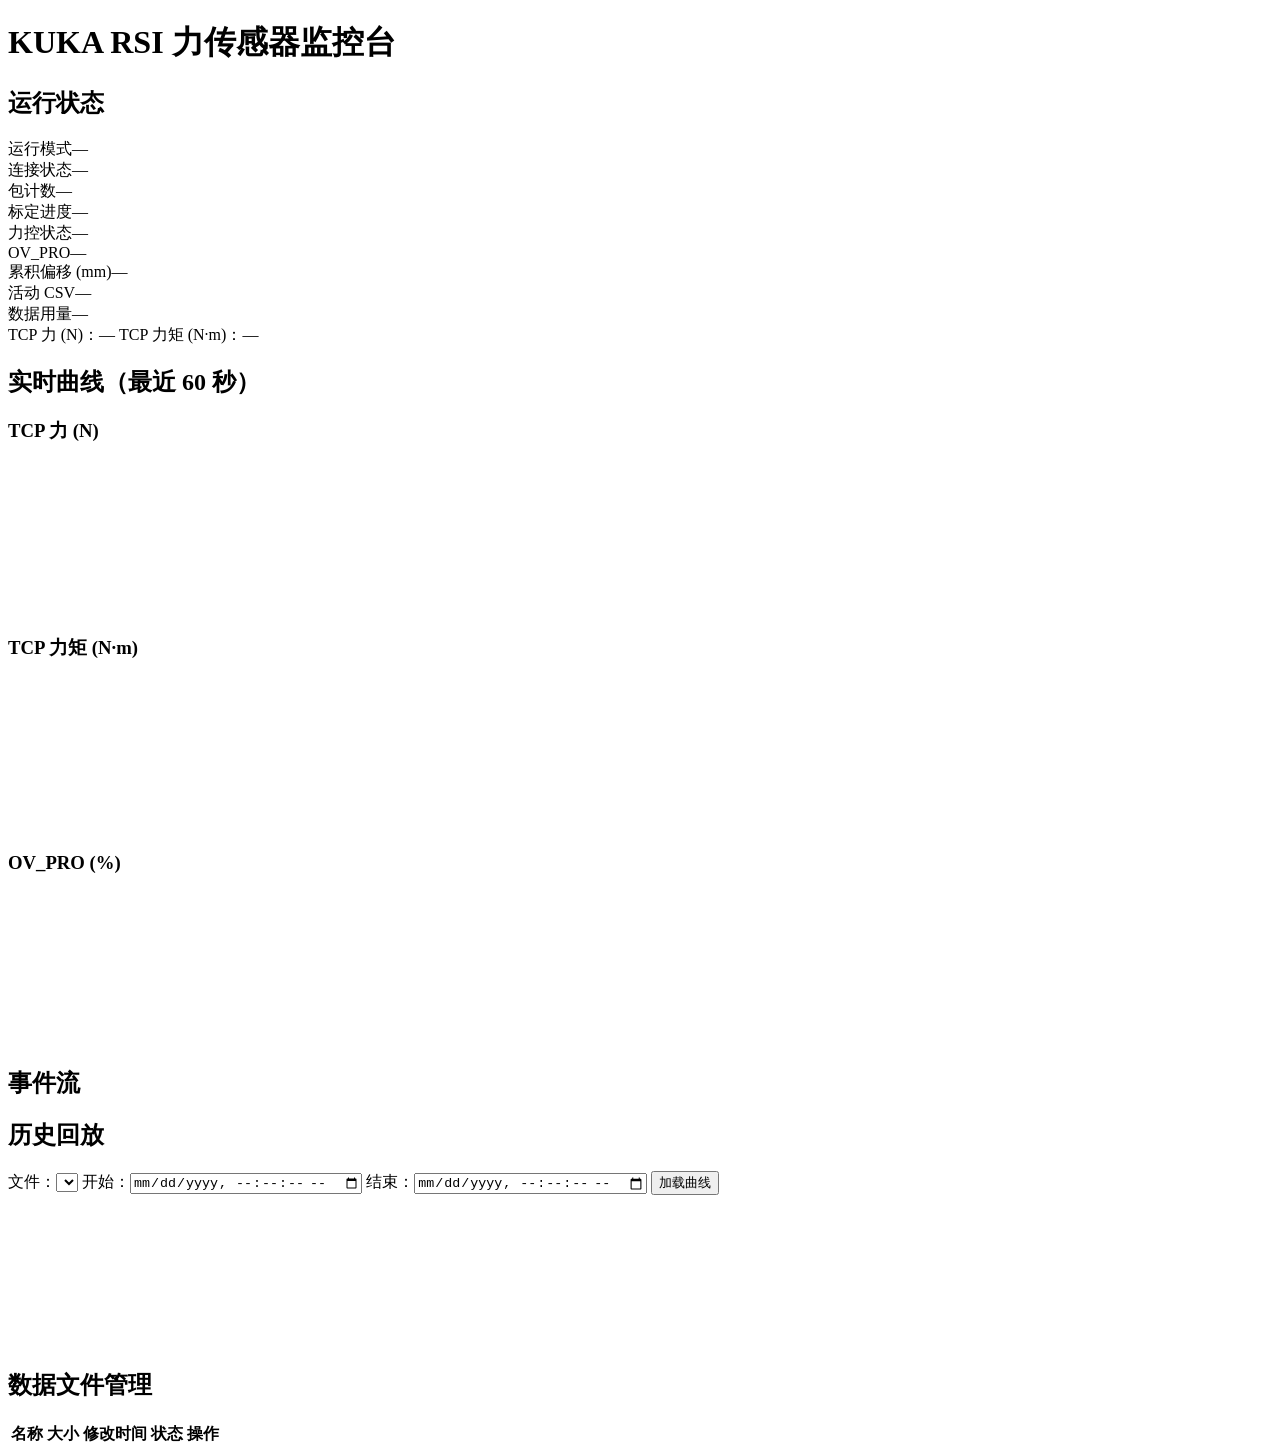
==== web_static/index.html @ 1ba01953 "Add production deployment: web monitoring, data management, auto recalibration - Web monitor (stdlib" ====
<!DOCTYPE html>
<html lang="zh-CN">
<head>
  <meta charset="UTF-8">
  <meta name="viewport" content="width=device-width, initial-scale=1.0">
  <title>KUKA RSI 力传感器监控台</title>
  <link rel="stylesheet" href="/static/style.css">
</head>
<body>
  <header>
    <h1>KUKA RSI 力传感器监控台</h1>
  </header>

  <!-- 告警横幅：断线或超力锁存时显示 -->
  <div id="alert-banner" class="alert-banner hidden"></div>

  <!-- 状态栏 -->
  <section class="panel" id="status-panel">
    <h2>运行状态</h2>
    <div class="status-grid">
      <div class="status-item"><span class="label">运行模式</span><span id="st-mode">—</span></div>
      <div class="status-item"><span class="label">连接状态</span><span id="st-conn">—</span></div>
      <div class="status-item"><span class="label">包计数</span><span id="st-packets">—</span></div>
      <div class="status-item"><span class="label">标定进度</span><span id="st-calib">—</span></div>
      <div class="status-item"><span class="label">力控状态</span><span id="st-force">—</span></div>
      <div class="status-item"><span class="label">OV_PRO</span><span id="st-ovpro">—</span></div>
      <div class="status-item"><span class="label">累积偏移 (mm)</span><span id="st-corr">—</span></div>
      <div class="status-item"><span class="label">活动 CSV</span><span id="st-csv">—</span></div>
      <div class="status-item"><span class="label">数据用量</span><span id="st-usage">—</span></div>
    </div>
    <div class="wrench-row">
      <span class="label">TCP 力 (N)：</span><span id="st-tcp-f">—</span>
      <span class="label">TCP 力矩 (N·m)：</span><span id="st-tcp-m">—</span>
    </div>
  </section>

  <!-- 实时曲线（SSE 驱动，60s 滑动窗口） -->
  <section class="panel">
    <h2>实时曲线（最近 60 秒）</h2>
    <div class="charts-row">
      <div class="chart-box"><h3>TCP 力 (N)</h3><canvas id="chart-force"></canvas></div>
      <div class="chart-box"><h3>TCP 力矩 (N·m)</h3><canvas id="chart-torque"></canvas></div>
      <div class="chart-box"><h3>OV_PRO (%)</h3><canvas id="chart-ovpro"></canvas></div>
    </div>
  </section>

  <!-- 事件流 -->
  <section class="panel">
    <h2>事件流</h2>
    <ul id="event-list" class="event-list"></ul>
  </section>

  <!-- 历史回放 -->
  <section class="panel">
    <h2>历史回放</h2>
    <div class="history-controls">
      <label>文件：<select id="history-file"></select></label>
      <label>开始：<input type="datetime-local" id="history-start" step="1"></label>
      <label>结束：<input type="datetime-local" id="history-end" step="1"></label>
      <button id="history-load">加载曲线</button>
      <span id="history-info"></span>
    </div>
    <div class="chart-box chart-wide"><canvas id="chart-history"></canvas></div>
  </section>

  <!-- 文件管理 -->
  <section class="panel">
    <h2>数据文件管理</h2>
    <table class="file-table" id="file-table">
      <thead>
        <tr><th>名称</th><th>大小</th><th>修改时间</th><th>状态</th><th>操作</th></tr>
      </thead>
      <tbody id="file-tbody"></tbody>
    </table>
  </section>

  <script src="/static/vendor/chart.umd.min.js"></script>
  <script src="/static/app.js"></script>
</body>
</html>
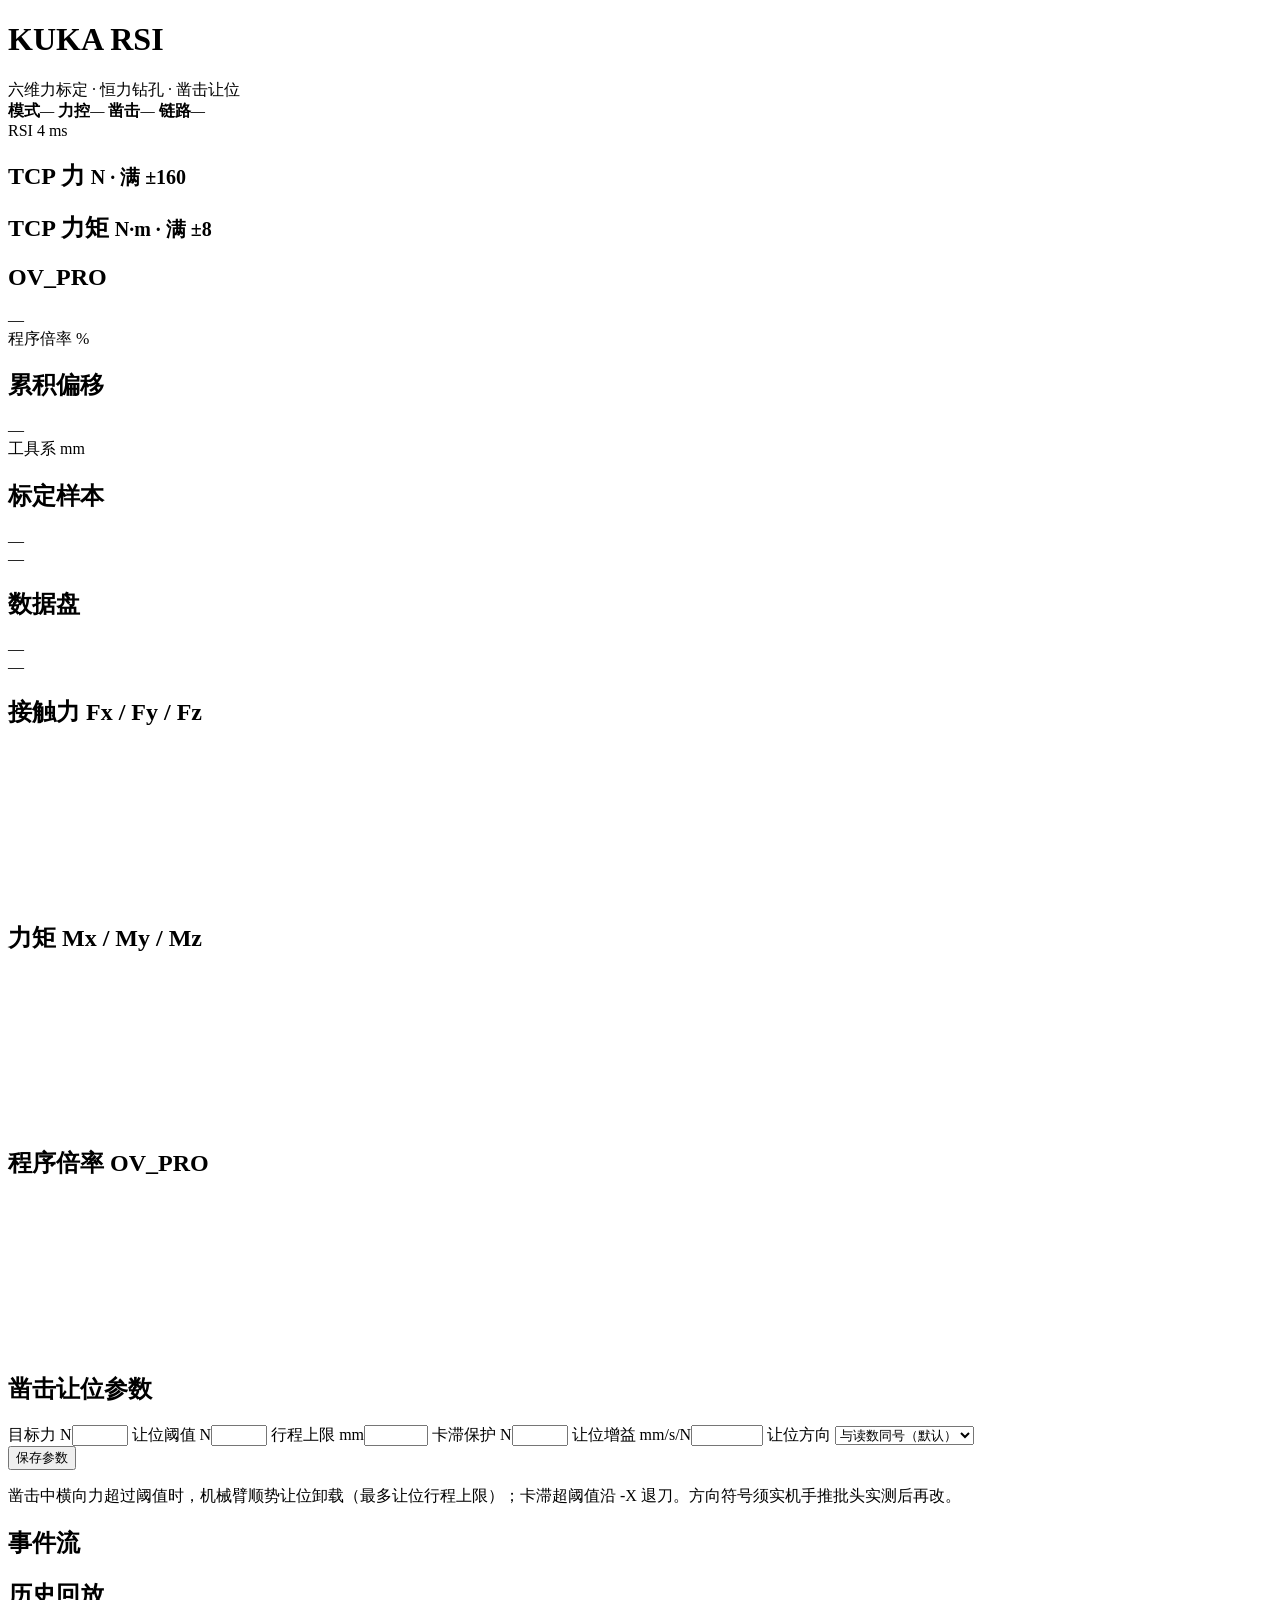
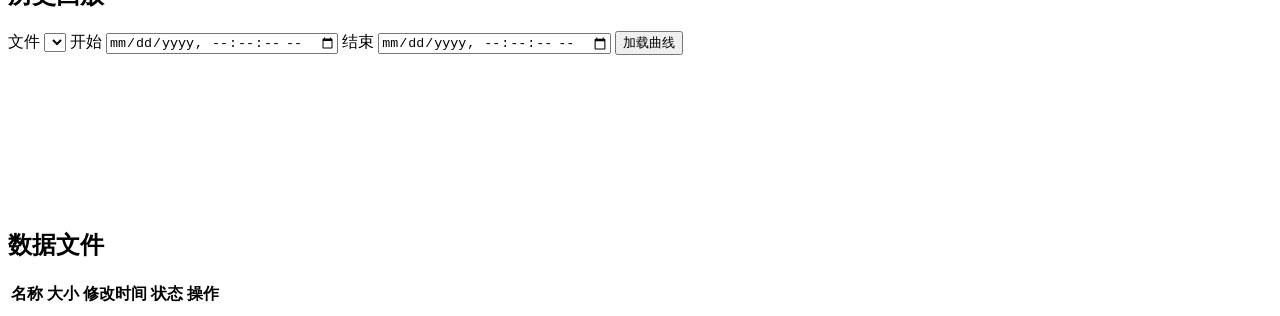
==== commit 54f3bb16: "Redesign web console as instrument bench: signed axis gauges, machine status lamps, scope channel pa" ====
--- a/web_static/index.html
+++ b/web_static/index.html
@@ -3,76 +3,139 @@
 <head>
   <meta charset="UTF-8">
   <meta name="viewport" content="width=device-width, initial-scale=1.0">
-  <title>KUKA RSI 力传感器监控台</title>
+  <title>KUKA RSI 力控监控台</title>
   <link rel="stylesheet" href="/static/style.css">
 </head>
 <body>
-  <header>
-    <h1>KUKA RSI 力传感器监控台</h1>
+
+  <!-- 机床报警条：仅断线 / 超力锁存时出现 -->
+  <div id="alert-banner" class="alarm-strip hidden" role="alert"></div>
+
+  <header class="machine-bar">
+    <div class="brand">
+      <span class="brand-plate" aria-hidden="true"></span>
+      <div class="brand-text">
+        <h1>KUKA RSI</h1>
+        <span>六维力标定 · 恒力钻孔 · 凿击让位</span>
+      </div>
+    </div>
+    <div class="lamps">
+      <span class="lamp" id="lamp-mode"><i></i><b>模式</b><em>—</em></span>
+      <span class="lamp" id="lamp-force"><i></i><b>力控</b><em>—</em></span>
+      <span class="lamp" id="lamp-chisel"><i></i><b>凿击</b><em>—</em></span>
+      <span class="lamp" id="lamp-link"><i></i><b>链路</b><em>—</em></span>
+    </div>
+    <div class="cycle" title="收到 RSI 帧时点亮">
+      <span class="cycle-dot" id="cycle-dot"></span>
+      <span class="cycle-text">RSI 4 ms</span>
+    </div>
   </header>
 
-  <!-- 告警横幅：断线或超力锁存时显示 -->
-  <div id="alert-banner" class="alert-banner hidden"></div>
+  <main class="bench">
 
-  <!-- 状态栏 -->
-  <section class="panel" id="status-panel">
-    <h2>运行状态</h2>
-    <div class="status-grid">
-      <div class="status-item"><span class="label">运行模式</span><span id="st-mode">—</span></div>
-      <div class="status-item"><span class="label">连接状态</span><span id="st-conn">—</span></div>
-      <div class="status-item"><span class="label">包计数</span><span id="st-packets">—</span></div>
-      <div class="status-item"><span class="label">标定进度</span><span id="st-calib">—</span></div>
-      <div class="status-item"><span class="label">力控状态</span><span id="st-force">—</span></div>
-      <div class="status-item"><span class="label">OV_PRO</span><span id="st-ovpro">—</span></div>
-      <div class="status-item"><span class="label">累积偏移 (mm)</span><span id="st-corr">—</span></div>
-      <div class="status-item"><span class="label">活动 CSV</span><span id="st-csv">—</span></div>
-      <div class="status-item"><span class="label">数据用量</span><span id="st-usage">—</span></div>
+    <!-- 仪表组：六轴力/力矩（带符号微条规）+ 倍率 + 偏移 + 标定/数据 -->
+    <section class="cluster" aria-label="实时六轴力仪表">
+      <div class="gauge">
+        <h2>TCP 力 <small>N · 满 ±160</small></h2>
+        <div class="axis-list" id="gauge-force"></div>
+      </div>
+      <div class="gauge">
+        <h2>TCP 力矩 <small>N·m · 满 ±8</small></h2>
+        <div class="axis-list" id="gauge-torque"></div>
+      </div>
+      <div class="dials">
+        <div class="dial">
+          <h2>OV_PRO</h2>
+          <div class="dial-value" id="dial-ov">—</div>
+          <div class="dial-sub">程序倍率 %</div>
+        </div>
+        <div class="dial">
+          <h2>累积偏移</h2>
+          <div class="dial-value compact" id="dial-corr">—</div>
+          <div class="dial-sub">工具系 mm</div>
+        </div>
+        <div class="dial">
+          <h2>标定样本</h2>
+          <div class="dial-value compact" id="dial-calib">—</div>
+          <div class="dial-sub" id="dial-calib-sub">—</div>
+        </div>
+        <div class="dial">
+          <h2>数据盘</h2>
+          <div class="dial-value compact" id="dial-disk">—</div>
+          <div class="dial-sub ellip" id="dial-csv">—</div>
+        </div>
+      </div>
+    </section>
+
+    <div class="bench-grid">
+      <div class="scope-col">
+        <section class="panel">
+          <h2>接触力 Fx / Fy / Fz</h2>
+          <div class="chart-box tall"><canvas id="chart-force"></canvas></div>
+        </section>
+        <section class="panel">
+          <h2>力矩 Mx / My / Mz</h2>
+          <div class="chart-box mid"><canvas id="chart-torque"></canvas></div>
+        </section>
+        <section class="panel">
+          <h2>程序倍率 OV_PRO</h2>
+          <div class="chart-box low"><canvas id="chart-ovpro"></canvas></div>
+        </section>
+      </div>
+
+      <aside class="rail">
+        <section class="panel">
+          <h2>凿击让位参数</h2>
+          <form class="param-form" id="force-config-form" autocomplete="off">
+            <label>目标力 N<input type="number" id="fc-default_target_force_n" step="1" min="0" max="150"></label>
+            <label>让位阈值 N<input type="number" id="fc-chisel_lateral_deadband_n" step="1" min="0" max="100"></label>
+            <label>行程上限 mm<input type="number" id="fc-chisel_lateral_max_mm" step="0.5" min="0.5" max="20"></label>
+            <label>卡滞保护 N<input type="number" id="fc-chisel_lateral_trip_n" step="5" min="20" max="200"></label>
+            <label>让位增益 mm/s/N<input type="number" id="fc-chisel_lateral_gain_mm_per_s_per_n" step="0.01" min="0.001" max="1"></label>
+            <label>让位方向
+              <select id="fc-chisel_lateral_sign">
+                <option value="1">与读数同号（默认）</option>
+                <option value="-1">与读数反号</option>
+              </select>
+            </label>
+            <div class="param-actions">
+              <button type="button" class="btn primary" id="force-config-save">保存参数</button>
+              <span class="param-info" id="force-config-info"></span>
+            </div>
+          </form>
+          <p class="footnote">凿击中横向力超过阈值时，机械臂顺势让位卸载（最多让位行程上限）；卡滞超阈值沿 -X 退刀。方向符号须实机手推批头实测后再改。</p>
+        </section>
+
+        <section class="panel">
+          <h2>事件流</h2>
+          <ul id="event-list" class="event-log" aria-live="polite"></ul>
+        </section>
+      </aside>
     </div>
-    <div class="wrench-row">
-      <span class="label">TCP 力 (N)：</span><span id="st-tcp-f">—</span>
-      <span class="label">TCP 力矩 (N·m)：</span><span id="st-tcp-m">—</span>
-    </div>
-  </section>
 
-  <!-- 实时曲线（SSE 驱动，60s 滑动窗口） -->
-  <section class="panel">
-    <h2>实时曲线（最近 60 秒）</h2>
-    <div class="charts-row">
-      <div class="chart-box"><h3>TCP 力 (N)</h3><canvas id="chart-force"></canvas></div>
-      <div class="chart-box"><h3>TCP 力矩 (N·m)</h3><canvas id="chart-torque"></canvas></div>
-      <div class="chart-box"><h3>OV_PRO (%)</h3><canvas id="chart-ovpro"></canvas></div>
-    </div>
-  </section>
+    <section class="panel">
+      <h2>历史回放</h2>
+      <div class="history-controls">
+        <label>文件 <select id="history-file"></select></label>
+        <label>开始 <input type="datetime-local" id="history-start" step="1"></label>
+        <label>结束 <input type="datetime-local" id="history-end" step="1"></label>
+        <button type="button" class="btn" id="history-load">加载曲线</button>
+        <span class="history-info" id="history-info"></span>
+      </div>
+      <div class="chart-box replay"><canvas id="chart-history"></canvas></div>
+    </section>
 
-  <!-- 事件流 -->
-  <section class="panel">
-    <h2>事件流</h2>
-    <ul id="event-list" class="event-list"></ul>
-  </section>
+    <section class="panel">
+      <h2>数据文件</h2>
+      <table class="file-table" id="file-table">
+        <thead>
+          <tr><th>名称</th><th>大小</th><th>修改时间</th><th>状态</th><th>操作</th></tr>
+        </thead>
+        <tbody id="file-tbody"></tbody>
+      </table>
+    </section>
 
-  <!-- 历史回放 -->
-  <section class="panel">
-    <h2>历史回放</h2>
-    <div class="history-controls">
-      <label>文件：<select id="history-file"></select></label>
-      <label>开始：<input type="datetime-local" id="history-start" step="1"></label>
-      <label>结束：<input type="datetime-local" id="history-end" step="1"></label>
-      <button id="history-load">加载曲线</button>
-      <span id="history-info"></span>
-    </div>
-    <div class="chart-box chart-wide"><canvas id="chart-history"></canvas></div>
-  </section>
-
-  <!-- 文件管理 -->
-  <section class="panel">
-    <h2>数据文件管理</h2>
-    <table class="file-table" id="file-table">
-      <thead>
-        <tr><th>名称</th><th>大小</th><th>修改时间</th><th>状态</th><th>操作</th></tr>
-      </thead>
-      <tbody id="file-tbody"></tbody>
-    </table>
-  </section>
+  </main>
 
   <script src="/static/vendor/chart.umd.min.js"></script>
   <script src="/static/app.js"></script>
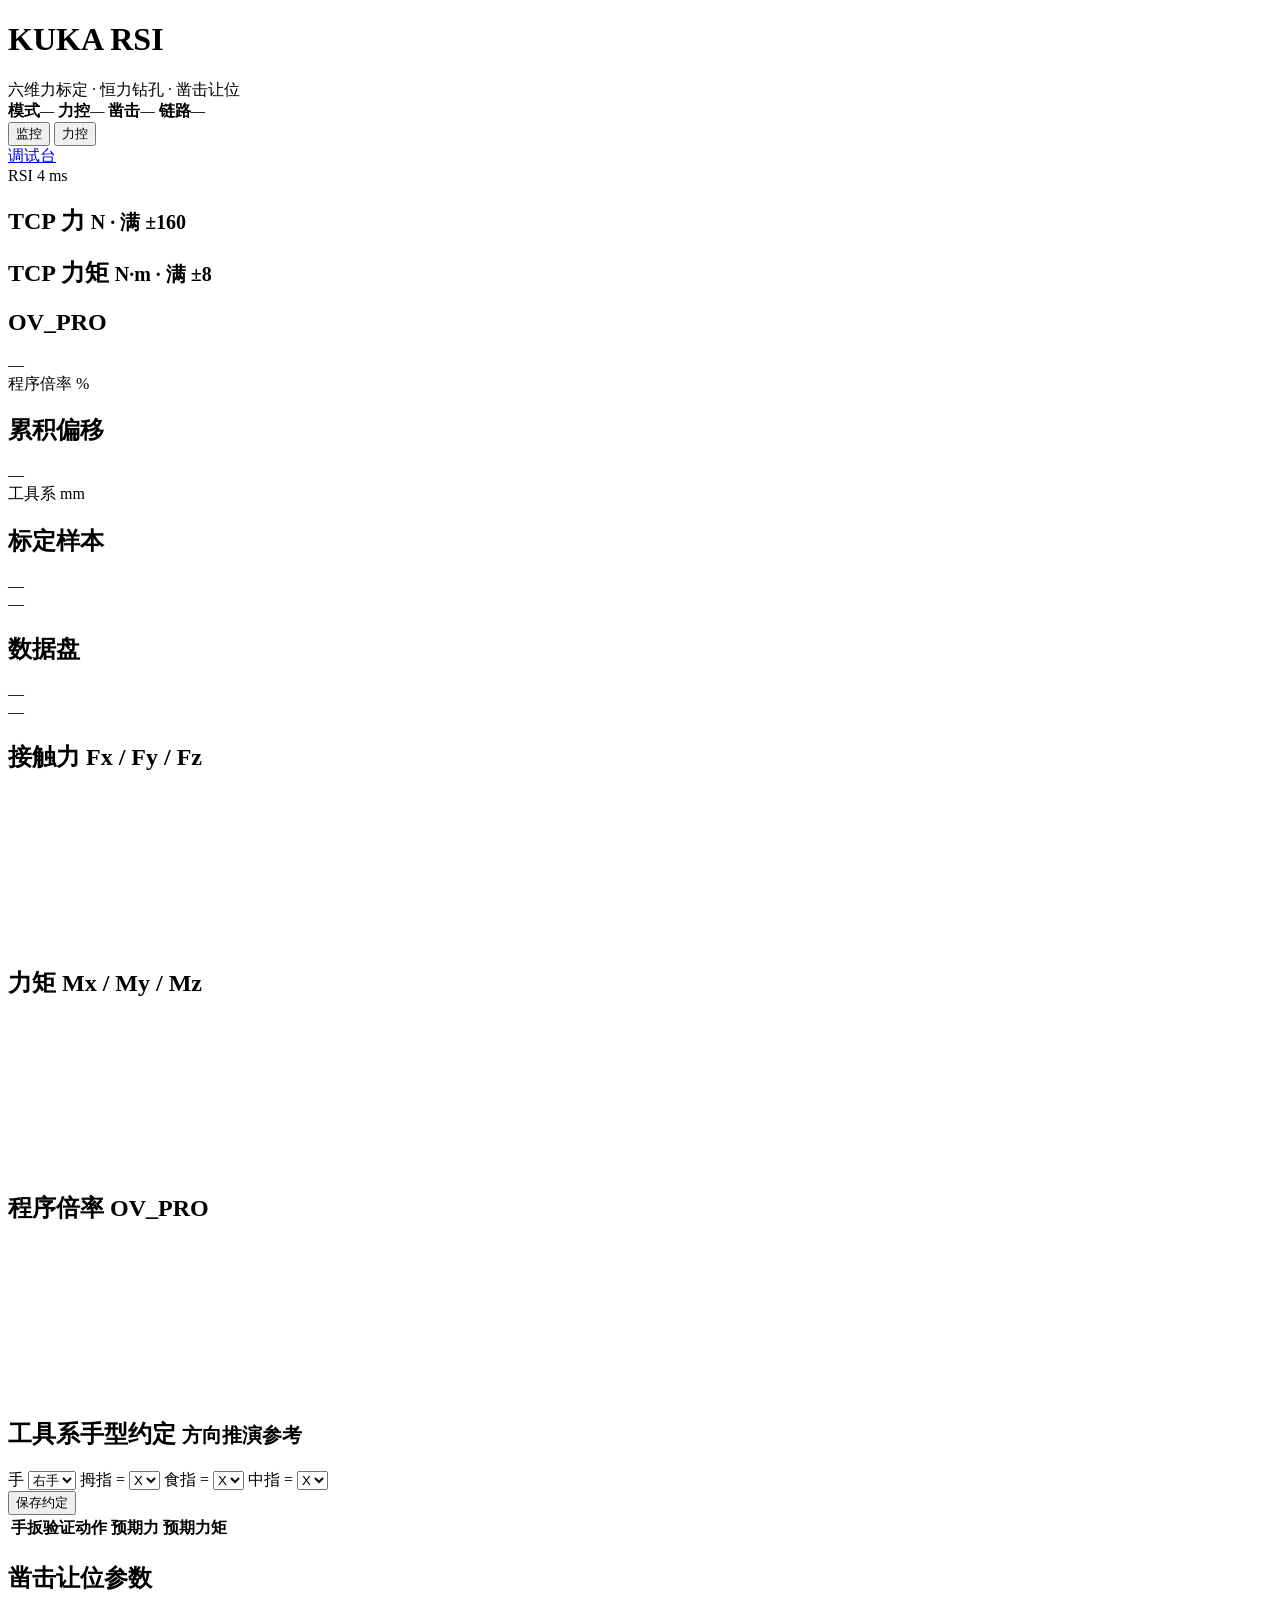
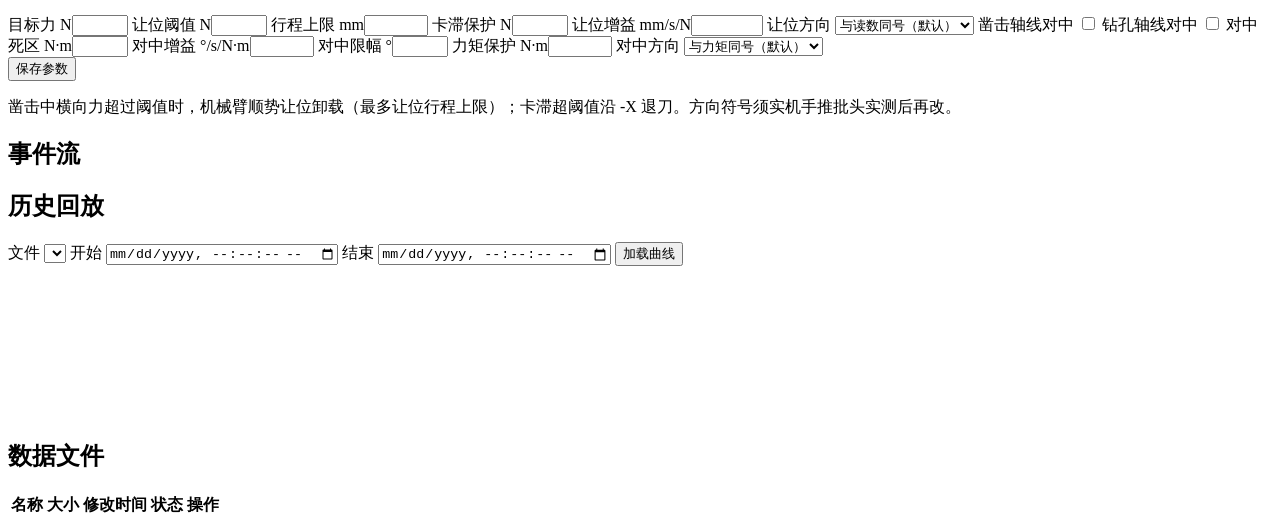
==== commit dd3c3362: "Field-hardened control: TCP recalibration (drill=Z), fix wrench transform, torque gravity matrix, en" ====
--- a/web_static/index.html
+++ b/web_static/index.html
@@ -25,9 +25,16 @@
       <span class="lamp" id="lamp-chisel"><i></i><b>凿击</b><em>—</em></span>
       <span class="lamp" id="lamp-link"><i></i><b>链路</b><em>—</em></span>
     </div>
-    <div class="cycle" title="收到 RSI 帧时点亮">
-      <span class="cycle-dot" id="cycle-dot"></span>
-      <span class="cycle-text">RSI 4 ms</span>
+    <div class="bar-tail">
+      <div class="mode-switch" role="group" aria-label="服务模式">
+        <button type="button" data-service-mode="monitor">监控</button>
+        <button type="button" data-service-mode="force">力控</button>
+      </div>
+      <a class="nav-link" href="/debug.html">调试台</a>
+      <div class="cycle" title="收到 RSI 帧时点亮">
+        <span class="cycle-dot" id="cycle-dot"></span>
+        <span class="cycle-text">RSI 4 ms</span>
+      </div>
     </div>
   </header>
 
@@ -85,6 +92,37 @@
 
       <aside class="rail">
         <section class="panel">
+          <h2>工具系手型约定 <small>方向推演参考</small></h2>
+          <div class="param-form frame-form">
+            <label>手
+              <select id="fc-hand">
+                <option value="right">右手</option>
+                <option value="left">左手</option>
+              </select>
+            </label>
+            <label>拇指 =
+              <select id="fc-thumb"><option>X</option><option>Y</option><option>Z</option></select>
+            </label>
+            <label>食指 =
+              <select id="fc-index"><option>X</option><option>Y</option><option>Z</option></select>
+            </label>
+            <label>中指 =
+              <select id="fc-middle"><option>X</option><option>Y</option><option>Z</option></select>
+            </label>
+            <div class="param-actions">
+              <button type="button" class="btn" id="frame-save">保存约定</button>
+              <span class="param-info" id="frame-info"></span>
+            </div>
+          </div>
+          <table class="frame-table">
+            <thead><tr><th>手扳验证动作</th><th>预期力</th><th>预期力矩</th></tr></thead>
+            <tbody id="frame-tbody"></tbody>
+          </table>
+          <p class="footnote" id="frame-rotations"></p>
+          <p class="footnote" id="frame-feed"></p>
+        </section>
+
+        <section class="panel">
           <h2>凿击让位参数</h2>
           <form class="param-form" id="force-config-form" autocomplete="off">
             <label>目标力 N<input type="number" id="fc-default_target_force_n" step="1" min="0" max="150"></label>
@@ -96,6 +134,22 @@
               <select id="fc-chisel_lateral_sign">
                 <option value="1">与读数同号（默认）</option>
                 <option value="-1">与读数反号</option>
+              </select>
+            </label>
+            <label class="check">凿击轴线对中
+              <input type="checkbox" id="fc-align_chisel_enable" title="凿击中按 My/Mz 零力矩对中（B/C 旋转，叠加在平移让位之上）">
+            </label>
+            <label class="check">钻孔轴线对中
+              <input type="checkbox" id="fc-align_drill_enable" title="钻孔中按 My/Mz 对中，治 X 轴与作业面不垂直；方向符号未经实机验证前勿开">
+            </label>
+            <label>对中死区 N·m<input type="number" id="fc-align_deadband_nm" step="0.1" min="0.1" max="5"></label>
+            <label>对中增益 °/s/N·m<input type="number" id="fc-align_gain_deg_per_s_per_nm" step="0.01" min="0.01" max="2"></label>
+            <label>对中限幅 °<input type="number" id="fc-align_max_deg" step="0.5" min="0.5" max="5"></label>
+            <label>力矩保护 N·m<input type="number" id="fc-align_trip_nm" step="0.5" min="2" max="30"></label>
+            <label>对中方向
+              <select id="fc-align_sign">
+                <option value="1">与力矩同号（默认）</option>
+                <option value="-1">与力矩反号</option>
               </select>
             </label>
             <div class="param-actions">
@@ -139,5 +193,6 @@
 
   <script src="/static/vendor/chart.umd.min.js"></script>
   <script src="/static/app.js"></script>
+  <script src="/static/mode_switch.js"></script>
 </body>
 </html>
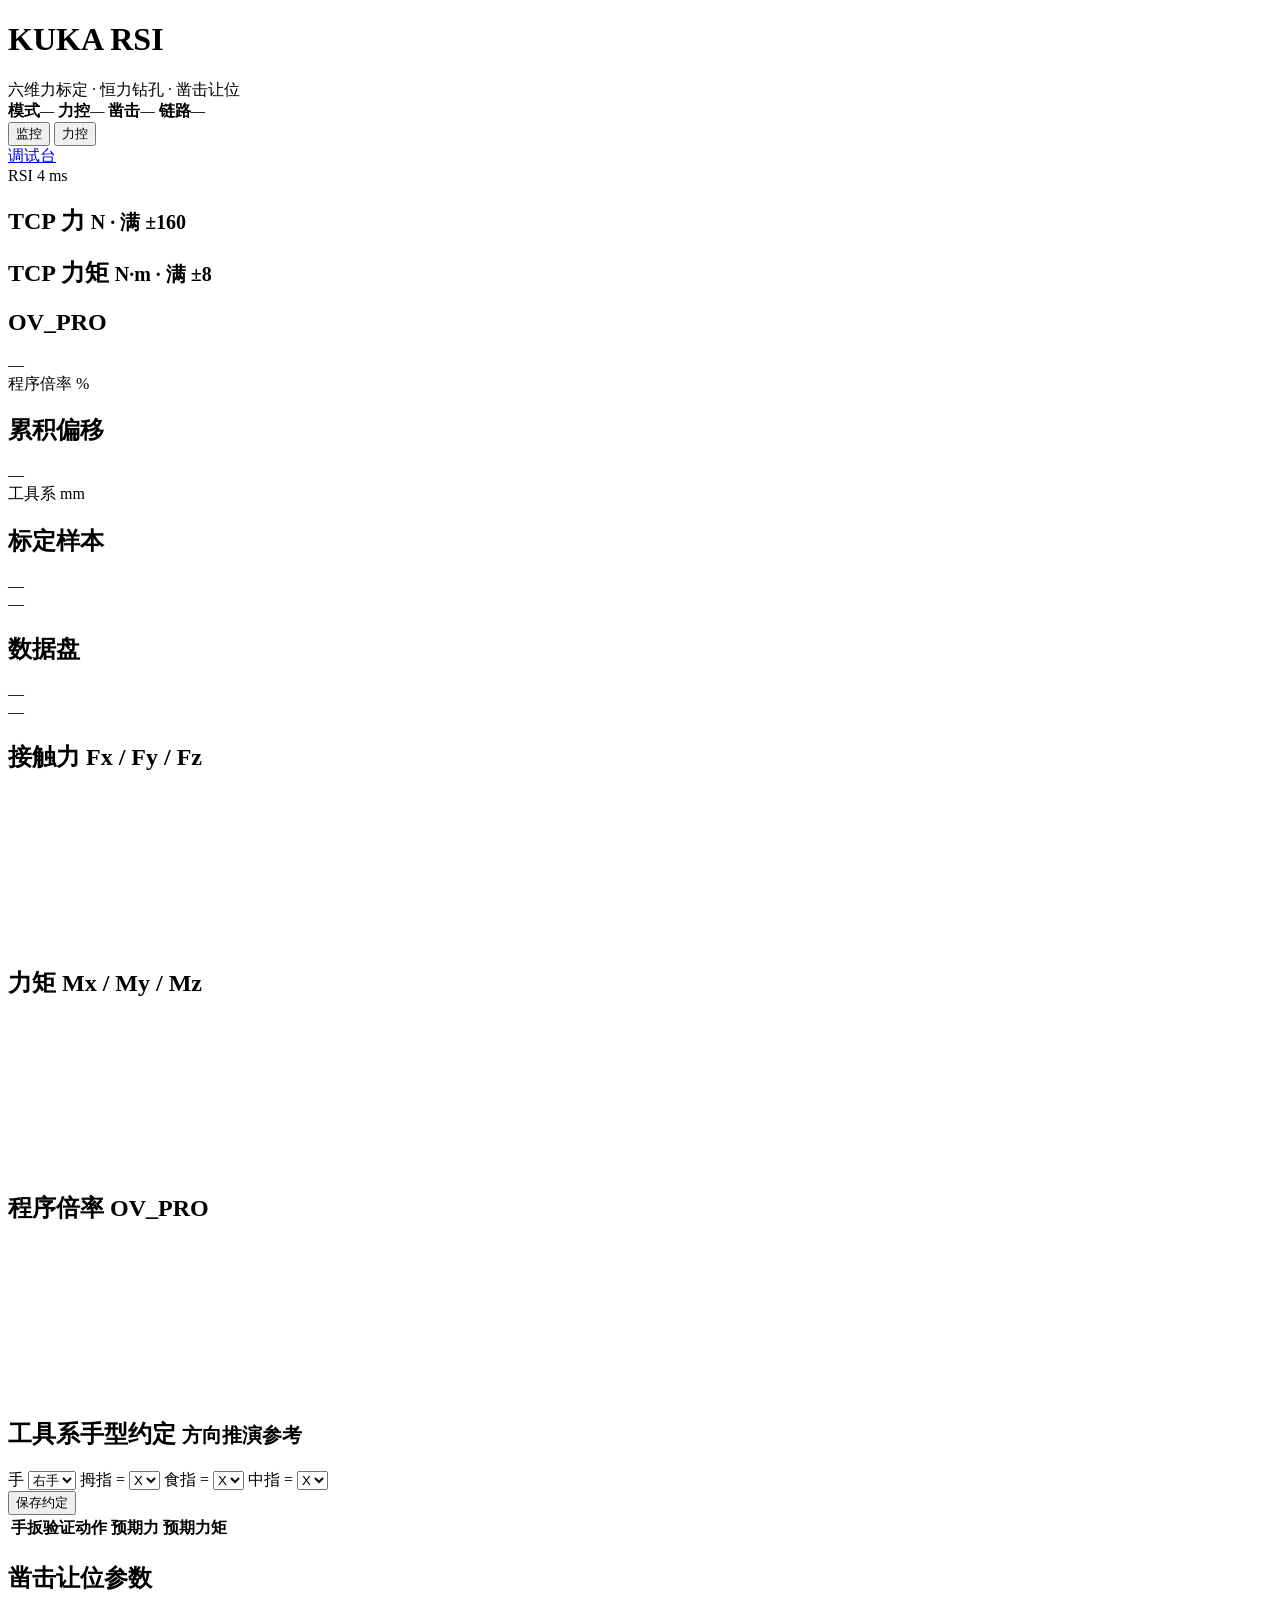
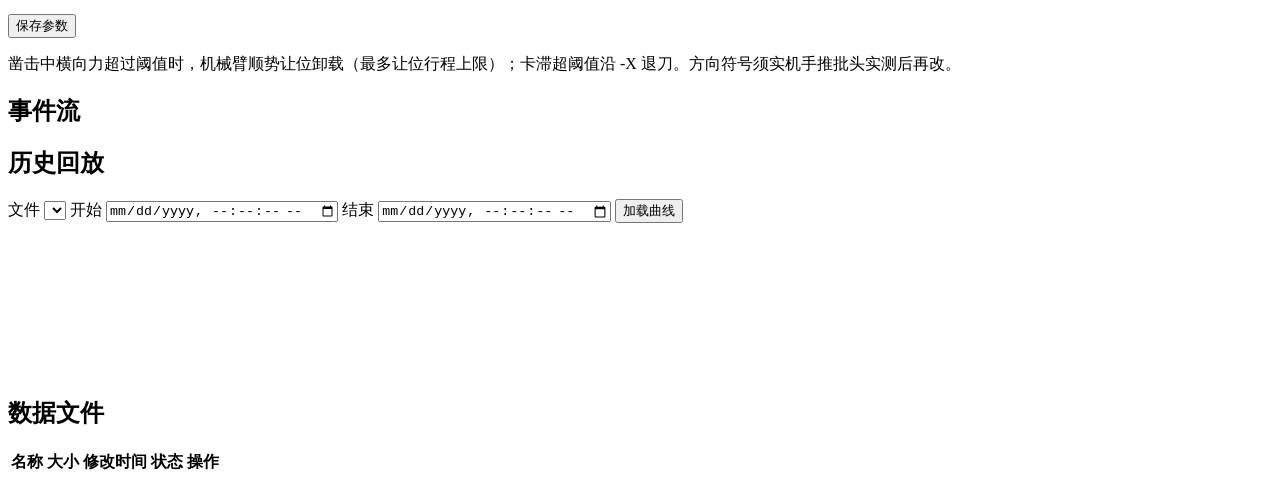
==== commit 175f9dd3: "Full web-editable force-control parameters with per-field meaning - All 44 force_control params edit" ====
--- a/web_static/index.html
+++ b/web_static/index.html
@@ -124,39 +124,11 @@
 
         <section class="panel">
           <h2>凿击让位参数</h2>
-          <form class="param-form" id="force-config-form" autocomplete="off">
-            <label>目标力 N<input type="number" id="fc-default_target_force_n" step="1" min="0" max="150"></label>
-            <label>让位阈值 N<input type="number" id="fc-chisel_lateral_deadband_n" step="1" min="0" max="100"></label>
-            <label>行程上限 mm<input type="number" id="fc-chisel_lateral_max_mm" step="0.5" min="0.5" max="20"></label>
-            <label>卡滞保护 N<input type="number" id="fc-chisel_lateral_trip_n" step="5" min="20" max="200"></label>
-            <label>让位增益 mm/s/N<input type="number" id="fc-chisel_lateral_gain_mm_per_s_per_n" step="0.01" min="0.001" max="1"></label>
-            <label>让位方向
-              <select id="fc-chisel_lateral_sign">
-                <option value="1">与读数同号（默认）</option>
-                <option value="-1">与读数反号</option>
-              </select>
-            </label>
-            <label class="check">凿击轴线对中
-              <input type="checkbox" id="fc-align_chisel_enable" title="凿击中按 My/Mz 零力矩对中（B/C 旋转，叠加在平移让位之上）">
-            </label>
-            <label class="check">钻孔轴线对中
-              <input type="checkbox" id="fc-align_drill_enable" title="钻孔中按 My/Mz 对中，治 X 轴与作业面不垂直；方向符号未经实机验证前勿开">
-            </label>
-            <label>对中死区 N·m<input type="number" id="fc-align_deadband_nm" step="0.1" min="0.1" max="5"></label>
-            <label>对中增益 °/s/N·m<input type="number" id="fc-align_gain_deg_per_s_per_nm" step="0.01" min="0.01" max="2"></label>
-            <label>对中限幅 °<input type="number" id="fc-align_max_deg" step="0.5" min="0.5" max="5"></label>
-            <label>力矩保护 N·m<input type="number" id="fc-align_trip_nm" step="0.5" min="2" max="30"></label>
-            <label>对中方向
-              <select id="fc-align_sign">
-                <option value="1">与力矩同号（默认）</option>
-                <option value="-1">与力矩反号</option>
-              </select>
-            </label>
-            <div class="param-actions">
-              <button type="button" class="btn primary" id="force-config-save">保存参数</button>
-              <span class="param-info" id="force-config-info"></span>
-            </div>
-          </form>
+          <div id="force-config-groups"><!-- app.js 按分组动态渲染（每参数带意义提示） --></div>
+          <div class="param-actions">
+            <button type="button" class="btn primary" id="force-config-save">保存参数</button>
+            <span class="param-info" id="force-config-info"></span>
+          </div>
           <p class="footnote">凿击中横向力超过阈值时，机械臂顺势让位卸载（最多让位行程上限）；卡滞超阈值沿 -X 退刀。方向符号须实机手推批头实测后再改。</p>
         </section>
 
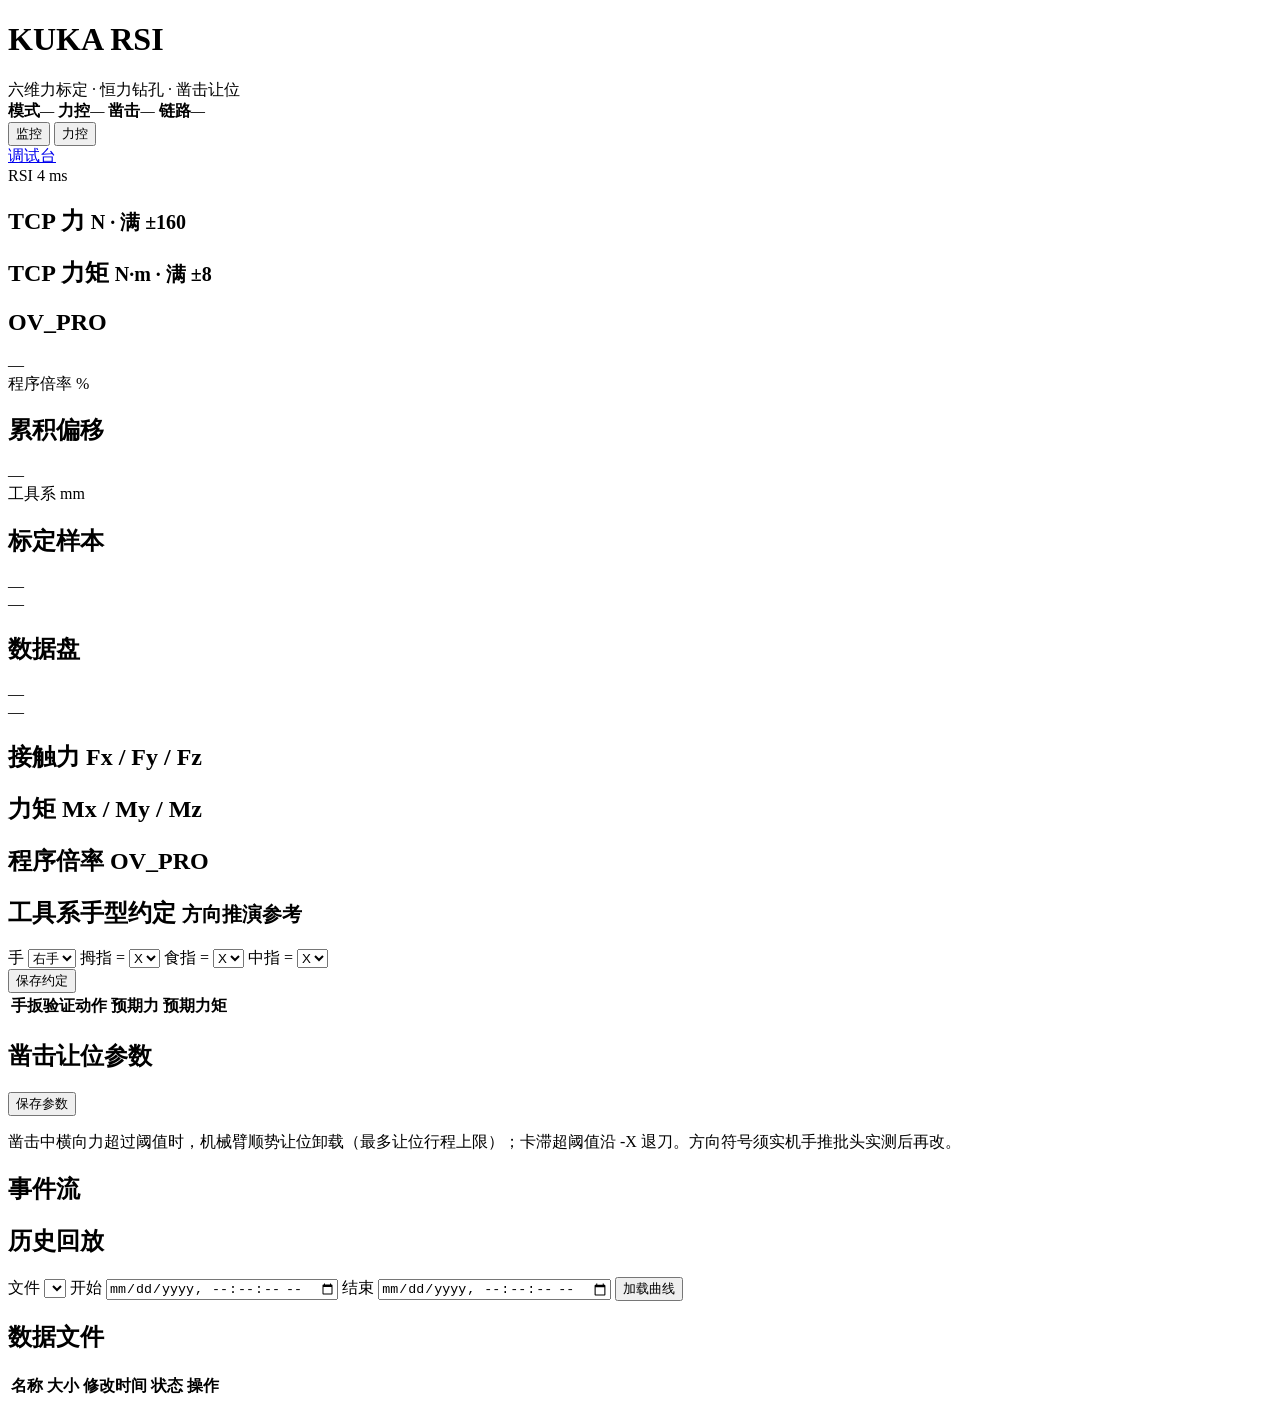
==== commit ce46add8: "Switch web charts from Chart.js to uPlot (1.6.31, vendored 50KB) - New shared uplot_charts.js: live " ====
--- a/web_static/index.html
+++ b/web_static/index.html
@@ -5,6 +5,7 @@
   <meta name="viewport" content="width=device-width, initial-scale=1.0">
   <title>KUKA RSI 力控监控台</title>
   <link rel="stylesheet" href="/static/style.css">
+  <link rel="stylesheet" href="/static/vendor/uplot.min.css">
 </head>
 <body>
 
@@ -78,15 +79,15 @@
       <div class="scope-col">
         <section class="panel">
           <h2>接触力 Fx / Fy / Fz</h2>
-          <div class="chart-box tall"><canvas id="chart-force"></canvas></div>
+          <div class="chart-box tall"><div id="chart-force" class="uplot-fill"></div></div>
         </section>
         <section class="panel">
           <h2>力矩 Mx / My / Mz</h2>
-          <div class="chart-box mid"><canvas id="chart-torque"></canvas></div>
+          <div class="chart-box mid"><div id="chart-torque" class="uplot-fill"></div></div>
         </section>
         <section class="panel">
           <h2>程序倍率 OV_PRO</h2>
-          <div class="chart-box low"><canvas id="chart-ovpro"></canvas></div>
+          <div class="chart-box low"><div id="chart-ovpro" class="uplot-fill"></div></div>
         </section>
       </div>
 
@@ -148,7 +149,7 @@
         <button type="button" class="btn" id="history-load">加载曲线</button>
         <span class="history-info" id="history-info"></span>
       </div>
-      <div class="chart-box replay"><canvas id="chart-history"></canvas></div>
+      <div class="chart-box replay"><div id="chart-history" class="uplot-fill"></div></div>
     </section>
 
     <section class="panel">
@@ -163,7 +164,8 @@
 
   </main>
 
-  <script src="/static/vendor/chart.umd.min.js"></script>
+  <script src="/static/vendor/uplot.iife.min.js"></script>
+  <script src="/static/uplot_charts.js"></script>
   <script src="/static/app.js"></script>
   <script src="/static/mode_switch.js"></script>
 </body>
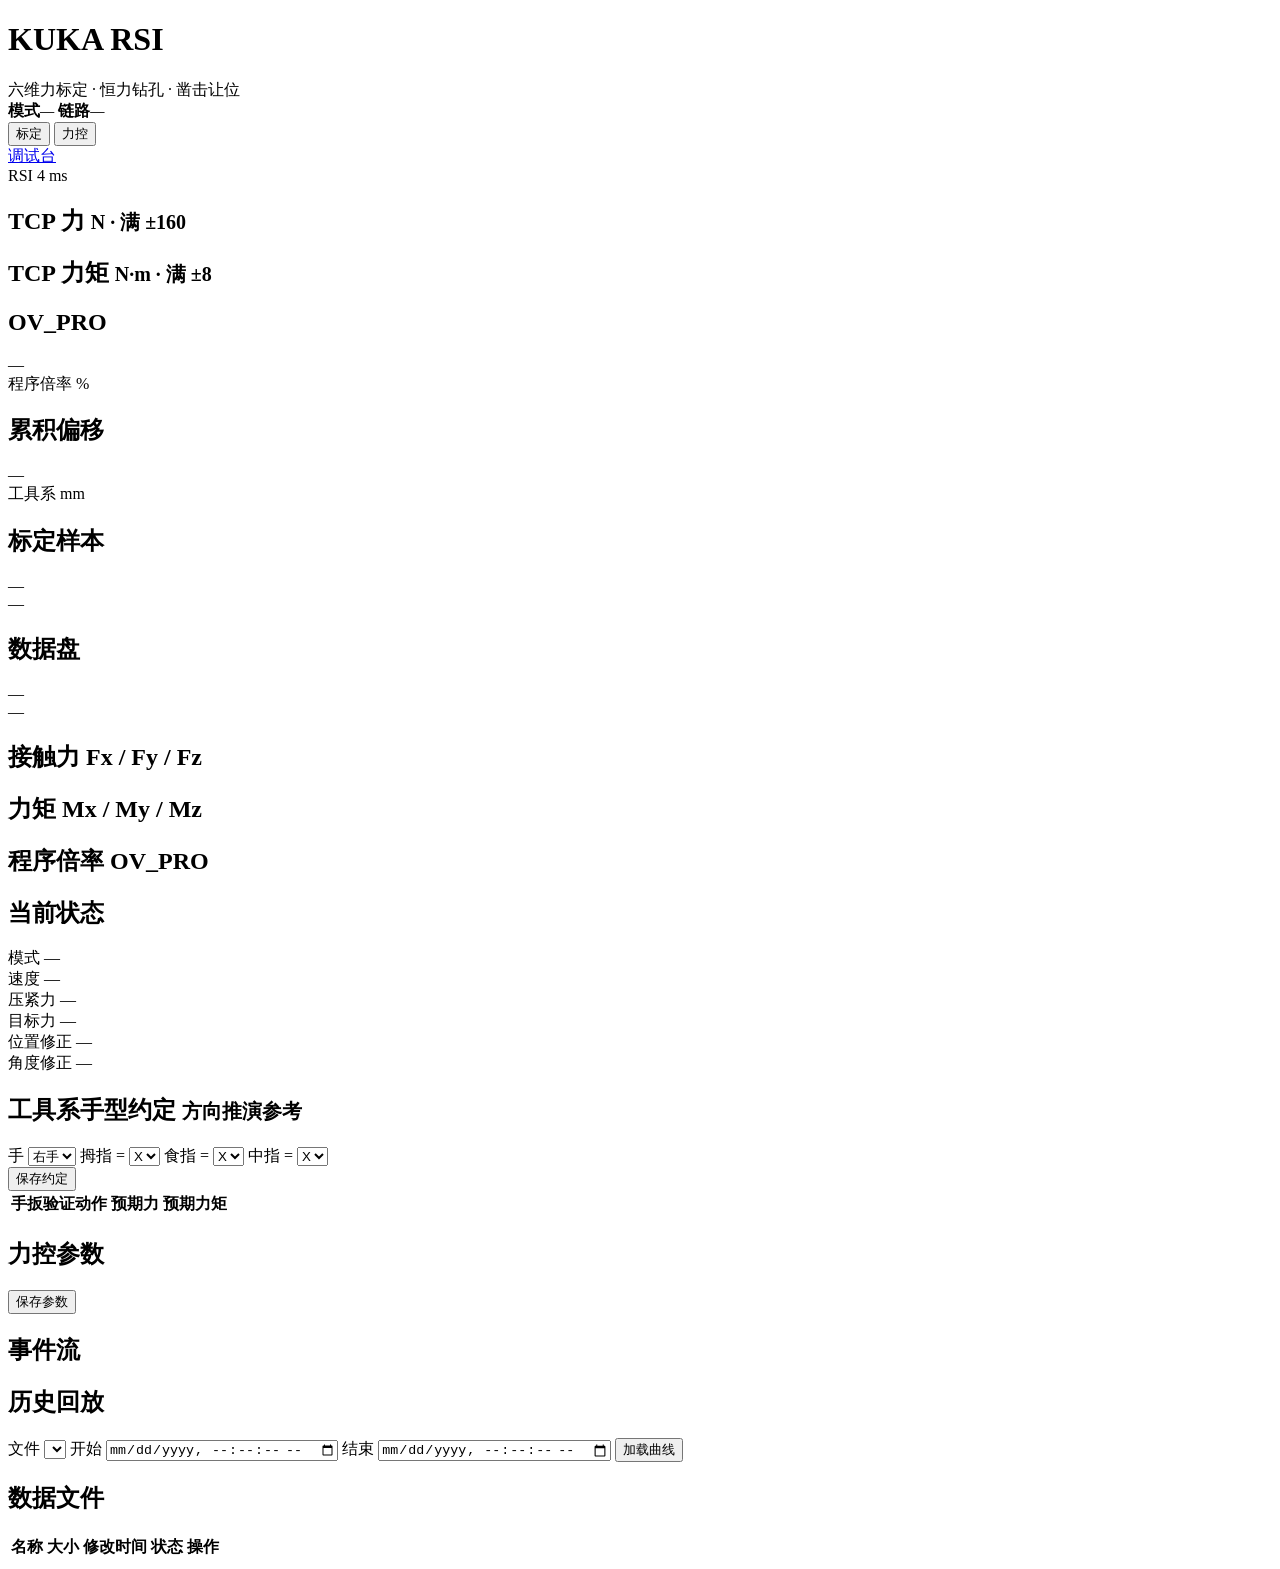
==== commit bd81dfb1: "UI overhaul: [标定|力控] switch replaces [监控|力控], status panel with mode/speed/position/force - Mode swi" ====
--- a/web_static/index.html
+++ b/web_static/index.html
@@ -22,13 +22,11 @@
     </div>
     <div class="lamps">
       <span class="lamp" id="lamp-mode"><i></i><b>模式</b><em>—</em></span>
-      <span class="lamp" id="lamp-force"><i></i><b>力控</b><em>—</em></span>
-      <span class="lamp" id="lamp-chisel"><i></i><b>凿击</b><em>—</em></span>
       <span class="lamp" id="lamp-link"><i></i><b>链路</b><em>—</em></span>
     </div>
     <div class="bar-tail">
       <div class="mode-switch" role="group" aria-label="服务模式">
-        <button type="button" data-service-mode="monitor">监控</button>
+        <button type="button" data-service-mode="calibrate">标定</button>
         <button type="button" data-service-mode="force">力控</button>
       </div>
       <a class="nav-link" href="/debug.html">调试台</a>
@@ -92,6 +90,37 @@
       </div>
 
       <aside class="rail">
+        <!-- 当前状态：模式 + 速度 + 位置修正 + 力 -->
+        <section class="panel" id="status-panel">
+          <h2>当前状态</h2>
+          <div class="status-table">
+            <div class="status-row">
+              <span class="status-label">模式</span>
+              <span class="status-value" id="st-mode">—</span>
+            </div>
+            <div class="status-row">
+              <span class="status-label">速度</span>
+              <span class="status-value" id="st-speed">—</span>
+            </div>
+            <div class="status-row">
+              <span class="status-label">压紧力</span>
+              <span class="status-value" id="st-force">—</span>
+            </div>
+            <div class="status-row">
+              <span class="status-label">目标力</span>
+              <span class="status-value" id="st-target">—</span>
+            </div>
+            <div class="status-row">
+              <span class="status-label">位置修正</span>
+              <span class="status-value small" id="st-pos">—</span>
+            </div>
+            <div class="status-row">
+              <span class="status-label">角度修正</span>
+              <span class="status-value small" id="st-rot">—</span>
+            </div>
+          </div>
+        </section>
+
         <section class="panel">
           <h2>工具系手型约定 <small>方向推演参考</small></h2>
           <div class="param-form frame-form">
@@ -124,13 +153,12 @@
         </section>
 
         <section class="panel">
-          <h2>凿击让位参数</h2>
+          <h2>力控参数</h2>
           <div id="force-config-groups"><!-- app.js 按分组动态渲染（每参数带意义提示） --></div>
           <div class="param-actions">
             <button type="button" class="btn primary" id="force-config-save">保存参数</button>
             <span class="param-info" id="force-config-info"></span>
           </div>
-          <p class="footnote">凿击中横向力超过阈值时，机械臂顺势让位卸载（最多让位行程上限）；卡滞超阈值沿 -X 退刀。方向符号须实机手推批头实测后再改。</p>
         </section>
 
         <section class="panel">
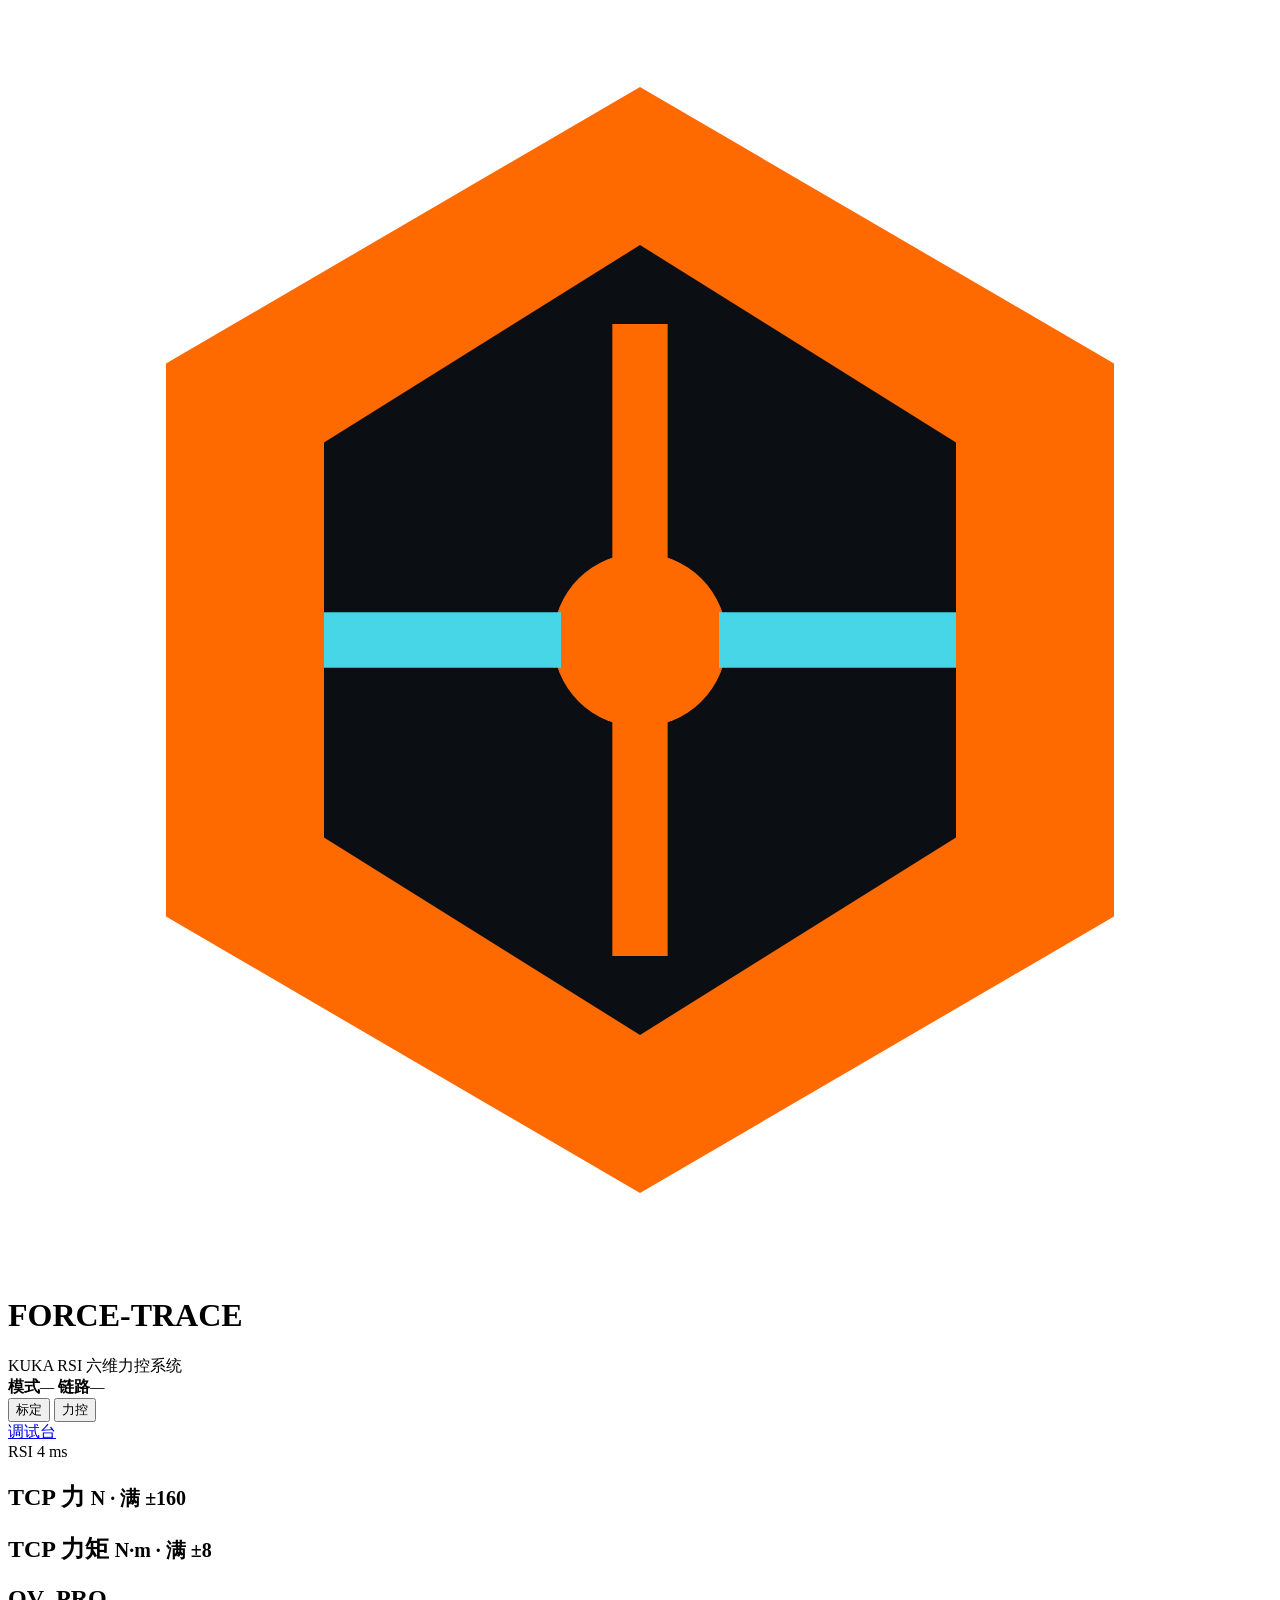
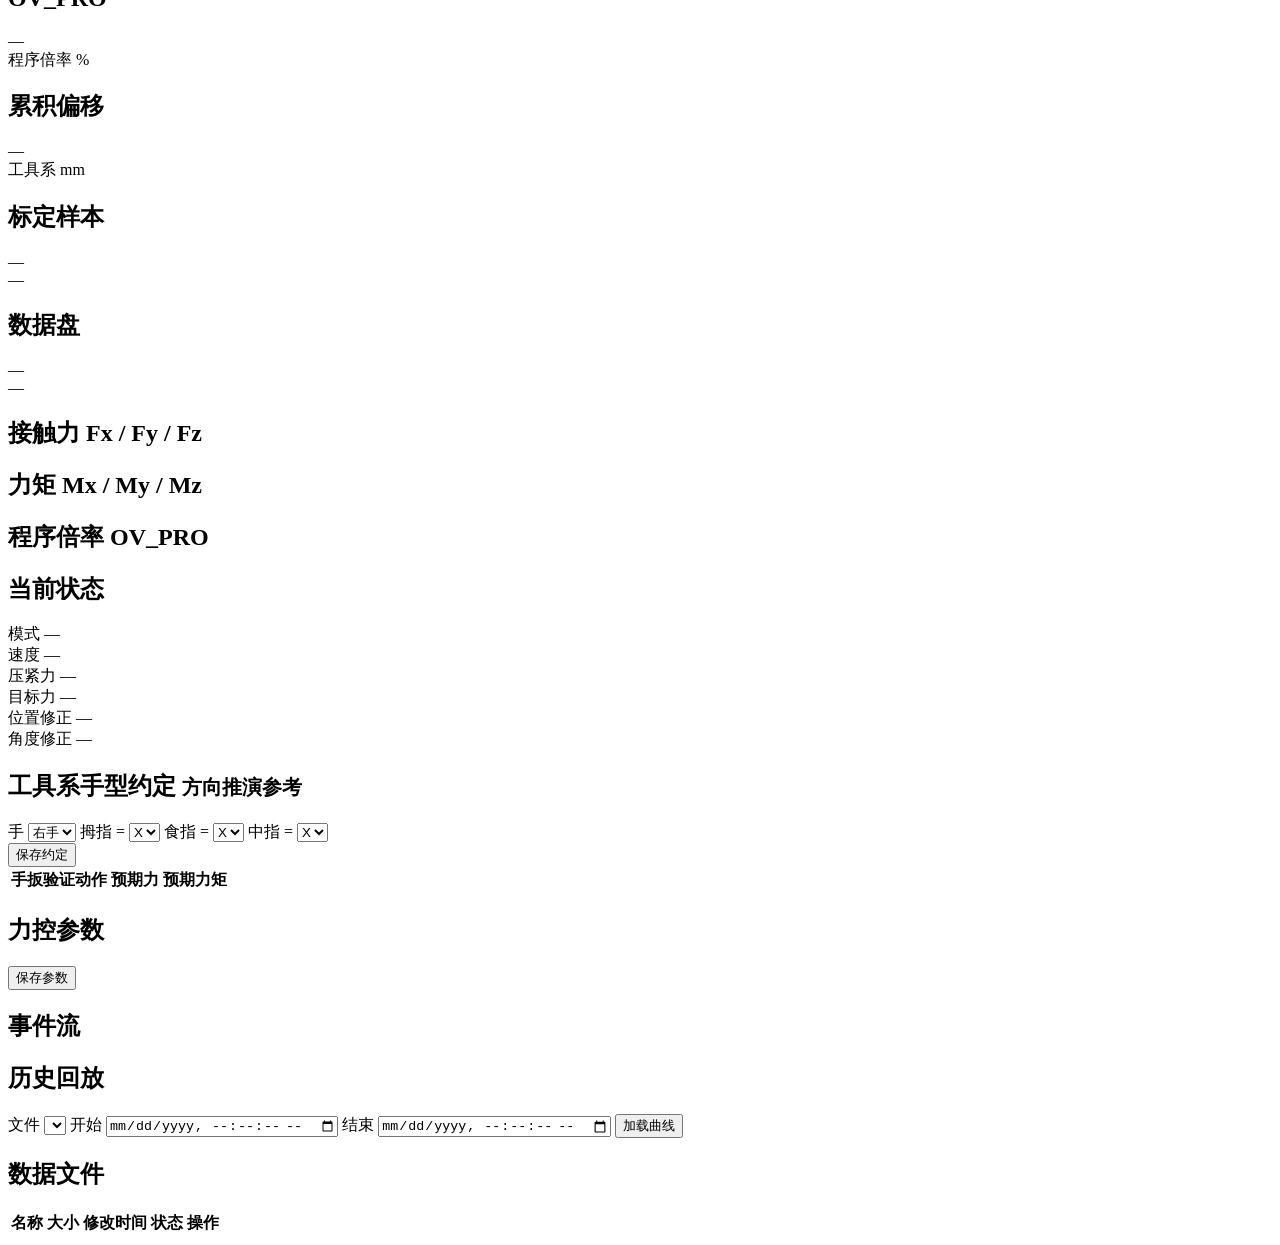
==== commit 474aa2ae: "Brand identity: FORCE-TRACE name, hex sensor SVG favicon, structured page titles - SVG favicon: hexa" ====
--- a/web_static/index.html
+++ b/web_static/index.html
@@ -3,7 +3,8 @@
 <head>
   <meta charset="UTF-8">
   <meta name="viewport" content="width=device-width, initial-scale=1.0">
-  <title>KUKA RSI 力控监控台</title>
+  <title>KUKA RSI · 力控系统</title>
+  <link rel="icon" type="image/svg+xml" href="/static/favicon.svg">
   <link rel="stylesheet" href="/static/style.css">
   <link rel="stylesheet" href="/static/vendor/uplot.min.css">
 </head>
@@ -14,10 +15,18 @@
 
   <header class="machine-bar">
     <div class="brand">
-      <span class="brand-plate" aria-hidden="true"></span>
+      <svg class="brand-logo" viewBox="0 0 32 32" aria-hidden="true">
+        <path d="M16 2 L28 9 L28 23 L16 30 L4 23 L4 9 Z" fill="#FF6A00"/>
+        <path d="M16 6 L24 11 L24 21 L16 26 L8 21 L8 11 Z" fill="#0B0E12"/>
+        <circle cx="16" cy="16" r="2.2" fill="#FF6A00"/>
+        <line x1="16" y1="8" x2="16" y2="14" stroke="#FF6A00" stroke-width="1.4"/>
+        <line x1="16" y1="18" x2="16" y2="24" stroke="#FF6A00" stroke-width="1.4"/>
+        <line x1="8" y1="16" x2="14" y2="16" stroke="#46D6E8" stroke-width="1.4"/>
+        <line x1="18" y1="16" x2="24" y2="16" stroke="#46D6E8" stroke-width="1.4"/>
+      </svg>
       <div class="brand-text">
-        <h1>KUKA RSI</h1>
-        <span>六维力标定 · 恒力钻孔 · 凿击让位</span>
+        <h1>FORCE-TRACE</h1>
+        <span>KUKA RSI 六维力控系统</span>
       </div>
     </div>
     <div class="lamps">
